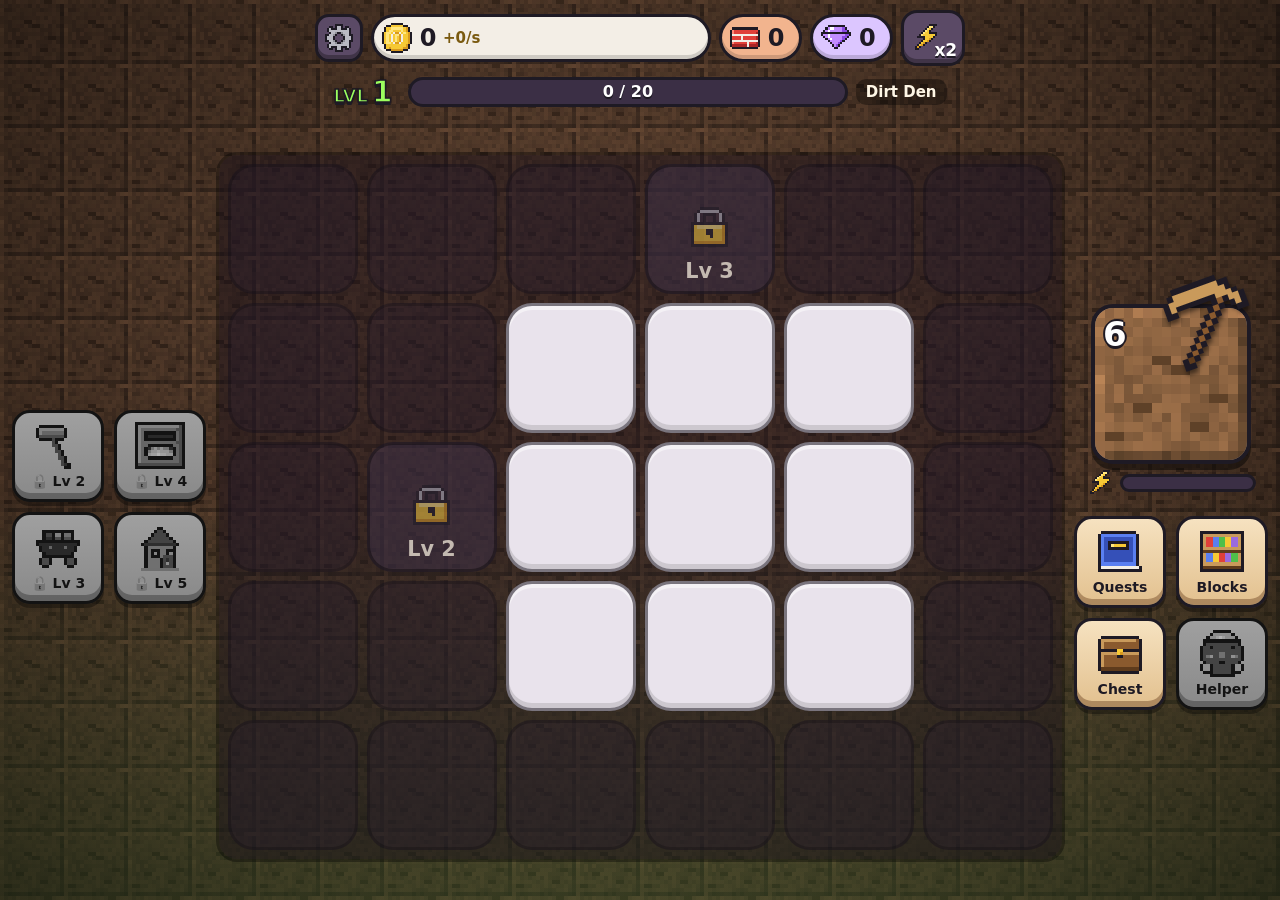
==== mine/index.html @ 756b2fa4 "Add Ezra's Mine: an original tap-and-merge mining game (no ads, no purchases) A second game at /mine" ====
<!DOCTYPE html>
<html lang="en">

<head>
  <meta charset="utf-8" />
  <title>Ezra's Mine</title>
  <meta name="viewport"
    content="width=device-width, initial-scale=1, maximum-scale=1, user-scalable=no, viewport-fit=cover" />
  <meta name="theme-color" content="#2b1d2e" />
  <meta name="mobile-web-app-capable" content="yes" />
  <meta name="apple-mobile-web-app-capable" content="yes" />
  <meta name="apple-mobile-web-app-status-bar-style" content="black-translucent" />
  <meta name="apple-mobile-web-app-title" content="Ezra's Mine" />
  <link rel="manifest" href="manifest.webmanifest" />
  <link rel="icon" href="icons/icon-192.png" />
  <link rel="apple-touch-icon" href="icons/apple-touch-icon.png" />
  <link rel="stylesheet" href="mine.css" />
</head>

<body>
  <div id="app">
    <!-- Cave backdrop (changes with each new cave you unlock) -->
    <div id="backdrop"></div>

    <!-- Top bar: money, level -->
    <header id="hud">
      <div class="hud-row">
        <button id="btn-settings" class="round" aria-label="Settings"></button>
        <div class="pill gold" id="pill-gold"><img alt=""><b id="gold">0</b><small id="gps">+0/s</small></div>
        <div class="pill bricks" id="pill-bricks"><img alt=""><b id="bricks">0</b></div>
        <div class="pill gems" id="pill-gems"><img alt=""><b id="gems">0</b></div>
        <button id="btn-rush" aria-label="Gold Rush"><span class="ring"></span><img alt=""><b>x2</b><small id="rush-time"></small></button>
      </div>
      <div class="hud-row level-row">
        <div id="lvl-badge"><small>LVL</small><b id="lvl">1</b></div>
        <div id="xpbar"><div id="xpfill"></div><span id="xptext">0 / 10</span></div>
        <div id="cave-name"></div>
      </div>
    </header>

    <!-- The merge board -->
    <main id="board-wrap">
      <div id="board"></div>
      <div id="hint"></div>
    </main>

    <!-- Bottom dock: stations + the big mine block -->
    <footer id="dock">
      <div id="stations-a" class="stations"></div>
      <div id="right-col">
      <div id="mine-wrap">
        <button id="mine" aria-label="Mine block">
          <img id="mine-img" alt="">
          <img id="mine-crack" alt="">
          <span id="mine-taps"></span>
          <img id="mine-pick" alt="">
        </button>
        <div id="spark" title="Spark bar: fills as you mine"><img alt=""><div id="sparkbar"><i></i></div></div>
      </div>
      <div id="stations-b" class="stations"></div>
      </div>
    </footer>

    <!-- Effects layer (particles, flying coins, floating numbers) -->
    <div id="fx"></div>
    <div id="drag-ghost"><img alt=""></div>
    <div id="hand">👆</div>
    <div id="toast"></div>
  </div>

  <!-- Pop-up panel (shop, workshop, furnace, village, quests, book, chest) -->
  <div id="panel" class="hidden" role="dialog">
    <div class="panel-box">
      <div class="panel-head">
        <img id="panel-icon" alt="">
        <span id="panel-title"></span>
        <button id="panel-close" aria-label="Close">✕</button>
      </div>
      <div id="panel-tabs"></div>
      <div id="panel-body"></div>
    </div>
  </div>

  <!-- Big celebration pop-up (level up, new block discovered, chest opened) -->
  <div id="celebrate" class="hidden">
    <div class="cel-box">
      <div id="cel-rays"></div>
      <div id="cel-title"></div>
      <img id="cel-img" alt="">
      <div id="cel-name"></div>
      <div id="cel-text"></div>
      <div id="cel-extra"></div>
      <div id="cel-buttons"><button id="cel-ok">Yay!</button></div>
    </div>
  </div>

  <div id="error-overlay">
    <div class="box">
      <h2>Oops — something went wrong 😟</h2>
      <p>Please take a screenshot of this and send it so it can be fixed:</p>
      <pre class="msg"></pre>
    </div>
  </div>

  <script type="module" src="js/main.js"></script>
</body>

</html>
---- mine/mine.css ----
/* Ezra's Mine — all UI. Touch-first, no zoom/scroll, safe-area aware.
   Chunky pixel-art blocks, soft rounded buttons, warm cave colours. */

:root {
  --ink: #1e1a24;
  --cream: #fff7e6;
  --wood: #b27a45;
  --wood-dark: #6e4524;
  --wood-light: #d9a46a;
  --gold: #ffd23f;
  --green: #4fbf4a;
  --blue: #4a8ff0;
  --red: #e0403a;
  --cell: 80px;
  --gap: 8px;
  --dock-btn: 84px;
  --mine: 150px;
}

* {
  margin: 0;
  padding: 0;
  box-sizing: border-box;
  -webkit-user-select: none;
  user-select: none;
  -webkit-touch-callout: none;
  -webkit-tap-highlight-color: transparent;
}

html,
body {
  width: 100%;
  height: 100%;
  overflow: hidden;
  position: fixed;
  background: #2b1d2e;
  font-family: ui-rounded, "SF Pro Rounded", -apple-system, "Segoe UI", system-ui, sans-serif;
  color: var(--cream);
  touch-action: none;
  overscroll-behavior: none;
}

img {
  image-rendering: pixelated;
  image-rendering: crisp-edges;
  -webkit-user-drag: none;
  pointer-events: none;
}

button {
  font-family: inherit;
  border: none;
  background: none;
  color: inherit;
  cursor: pointer;
  touch-action: manipulation;
}

.hidden { display: none !important; }

/* ---------- Layout ---------- */
#app {
  position: fixed;
  inset: 0;
  display: grid;
  grid-template-rows: auto 1fr auto;
  grid-template-areas: "hud" "board" "dock";
  padding: env(safe-area-inset-top) env(safe-area-inset-right) env(safe-area-inset-bottom) env(safe-area-inset-left);
}

#backdrop {
  position: absolute;
  inset: 0;
  z-index: 0;
  background-size: 64px 64px;
  transition: filter .6s;
}

#backdrop::after {
  /* soft vignette + warm glow from below */
  content: "";
  position: absolute;
  inset: 0;
  background:
    radial-gradient(ellipse at 50% 45%, rgba(0, 0, 0, 0) 30%, rgba(0, 0, 0, .55) 100%),
    var(--glow, linear-gradient(to top, rgba(255, 120, 40, .25), rgba(0, 0, 0, 0) 40%));
}

#hud { grid-area: hud; z-index: 2; padding: 10px 12px 4px; }
#board-wrap { grid-area: board; z-index: 1; position: relative; display: flex; align-items: center; justify-content: center; min-height: 0; padding: 6px; }
#dock { grid-area: dock; z-index: 2; }

/* ---------- HUD ---------- */
.hud-row { display: flex; align-items: center; gap: 8px; justify-content: center; }
.level-row { margin-top: 8px; }

.round {
  width: 48px; height: 48px; border-radius: 14px;
  background: #5b4a66; border: 3px solid var(--ink);
  box-shadow: inset 0 -4px 0 rgba(0, 0, 0, .3);
  display: flex; align-items: center; justify-content: center;
  flex: 0 0 auto;
}
.round img { width: 32px; height: 32px; }

.pill {
  display: flex; align-items: center; gap: 6px;
  height: 48px; padding: 0 14px 0 6px;
  border-radius: 24px; border: 3px solid var(--ink);
  background: #f3eee6; color: var(--ink);
  box-shadow: inset 0 -4px 0 rgba(0, 0, 0, .15);
  min-width: 0;
}
.pill img { width: 34px; height: 34px; flex: 0 0 auto; }
.pill b { font-size: 24px; font-weight: 900; letter-spacing: .5px; white-space: nowrap; }
.pill small { font-size: 15px; font-weight: 800; color: #7a5a10; white-space: nowrap; }
.pill.gold { flex: 1 1 auto; max-width: 340px; }
.pill.bricks { background: #f2b48e; }
.pill.gems { background: #dcc6ff; }
.pill.bump { animation: bump .25s ease-out; }

@keyframes bump { 40% { transform: scale(1.1); } }

#lvl-badge {
  display: flex; align-items: baseline; gap: 4px;
  font-weight: 900; color: #9cff5e; text-shadow: 0 3px 0 var(--ink), 0 0 6px rgba(0,0,0,.6);
  -webkit-text-stroke: 1.5px var(--ink);
}
#lvl-badge small { font-size: 18px; }
#lvl-badge b { font-size: 30px; min-width: 28px; }

#xpbar {
  position: relative; flex: 1 1 auto; max-width: 440px; height: 30px;
  border-radius: 15px; border: 3px solid var(--ink); background: #3b2f45; overflow: hidden;
}
#xpfill {
  position: absolute; left: 0; top: 0; bottom: 0; width: 0%;
  background: linear-gradient(#8ef06a, #4fbf4a 55%, #3a9a37);
  box-shadow: inset 0 3px 0 rgba(255, 255, 255, .35);
  transition: width .3s;
}
#xptext {
  position: absolute; inset: 0; display: flex; align-items: center; justify-content: center;
  font-weight: 900; font-size: 16px; color: #fff; text-shadow: 0 2px 0 var(--ink);
}
#cave-name {
  font-weight: 900; font-size: 15px; padding: 4px 10px; border-radius: 10px;
  background: rgba(0, 0, 0, .35); white-space: nowrap;
}

/* ---------- Board ---------- */
#board {
  display: grid;
  gap: var(--gap);
  padding: var(--gap);
  border-radius: 18px;
  background: rgba(20, 12, 24, .45);
  box-shadow: 0 0 0 3px rgba(0, 0, 0, .35);
  touch-action: none;
}

.cell {
  position: relative;
  width: var(--cell); height: var(--cell);
  border-radius: calc(var(--cell) * .2);
  background: #e9e3ec;
  border: 3px solid rgba(30, 26, 36, .55);
  box-shadow: inset 0 -5px 0 rgba(0, 0, 0, .12), inset 0 4px 0 rgba(255, 255, 255, .5);
  display: flex; align-items: center; justify-content: center;
}
.cell.locked { background: rgba(60, 48, 70, .55); border-color: rgba(0, 0, 0, .35); box-shadow: none; }
.cell.locked img.lock { width: 40%; height: 40%; opacity: .55; }
.cell.locked small { position: absolute; bottom: 6%; font-size: calc(var(--cell) * .16); font-weight: 900; opacity: .7; }

.blk {
  position: relative;
  width: 76%; height: 76%;
  transition: transform .12s;
}
.blk img.tile { width: 100%; height: 100%; display: block; border-radius: 3px; box-shadow: 0 4px 0 rgba(0, 0, 0, .3); }
.blk .tier {
  position: absolute; right: -10%; bottom: -10%;
  min-width: 42%; height: 42%; padding: 0 3px;
  border-radius: 999px; background: var(--ink); color: #fff;
  font-weight: 900; font-size: calc(var(--cell) * .2);
  display: flex; align-items: center; justify-content: center;
  border: 2px solid #fff;
}
.cell.dragging .blk { opacity: .25; }
.cell.match { animation: matchglow .7s ease-in-out infinite alternate; }
.cell.match .blk { animation: wiggle .5s ease-in-out infinite alternate; }
.cell.hinted .blk { animation: wiggle .4s ease-in-out infinite alternate; }
.cell.over { background: #fff6c9; border-color: #f2b01e; }
.cell.pop .blk { animation: pop .35s ease-out; }
.cell.land .blk { animation: land .35s ease-out; }
.cell.new-glow::after {
  content: ""; position: absolute; inset: -4px; border-radius: inherit;
  box-shadow: 0 0 18px 6px rgba(255, 220, 80, .8); animation: fadeout 1.2s forwards; pointer-events: none;
}

@keyframes matchglow { from { box-shadow: 0 0 0 0 rgba(255, 230, 90, .2); } to { box-shadow: 0 0 14px 5px rgba(255, 230, 90, .85); } }
@keyframes wiggle { from { transform: rotate(-5deg); } to { transform: rotate(5deg); } }
@keyframes pop { 0% { transform: scale(.4); } 60% { transform: scale(1.25); } 100% { transform: scale(1); } }
@keyframes land { 0% { transform: translateY(-30%) scale(.7); } 70% { transform: translateY(4%) scale(1.06, .94); } 100% { transform: none; } }
@keyframes fadeout { to { opacity: 0; } }

#drag-ghost {
  position: fixed; left: 0; top: 0; z-index: 30; pointer-events: none;
  width: calc(var(--cell) * .9); height: calc(var(--cell) * .9);
  display: none; filter: drop-shadow(0 10px 6px rgba(0, 0, 0, .45));
}
#drag-ghost img { width: 100%; height: 100%; }

#hint {
  position: absolute; left: 50%; bottom: 4px; transform: translateX(-50%);
  padding: 8px 16px; border-radius: 16px; background: rgba(20, 12, 24, .8);
  font-weight: 800; font-size: 18px; white-space: nowrap; pointer-events: none;
  opacity: 0; transition: opacity .3s;
}
#hint.show { opacity: 1; }

/* ---------- Dock ---------- */
#dock {
  display: grid;
  grid-template-columns: 1fr auto 1fr;
  align-items: end;
  gap: 10px;
  padding: 10px 12px 12px;
  background:
    repeating-linear-gradient(0deg, rgba(0, 0, 0, .12) 0 2px, transparent 2px 22px),
    linear-gradient(var(--wood-light), var(--wood) 18%, var(--wood-dark));
  border-top: 4px solid var(--ink);
  box-shadow: inset 0 4px 0 rgba(255, 255, 255, .25);
}
.stations { display: grid; grid-template-columns: repeat(2, var(--dock-btn)); gap: var(--st-gap, 10px); justify-content: center; }
#stations-a { justify-content: end; }
#stations-b { justify-content: start; }

.station {
  position: relative;
  width: var(--dock-btn); height: var(--dock-btn);
  border-radius: 18px;
  background: linear-gradient(#f6e2c0, #e2c08e);
  border: 3px solid var(--ink);
  box-shadow: inset 0 -6px 0 rgba(110, 69, 36, .45), 0 4px 0 rgba(0, 0, 0, .35);
  display: flex; flex-direction: column; align-items: center; justify-content: center;
}
.station img { width: 58%; height: 58%; }
.station span { font-weight: 900; font-size: 14px; color: var(--ink); margin-top: 1px; }
.station:active { transform: translateY(3px); box-shadow: inset 0 -3px 0 rgba(110, 69, 36, .45), 0 1px 0 rgba(0, 0, 0, .35); }
.station.locked { filter: grayscale(1) brightness(.7); }
.station .badge {
  position: absolute; top: -8px; right: -8px; min-width: 26px; height: 26px; padding: 0 6px;
  border-radius: 13px; background: var(--red); color: #fff; border: 3px solid var(--ink);
  font-weight: 900; font-size: 14px; display: flex; align-items: center; justify-content: center;
  animation: bump 1s ease-in-out infinite;
}
.station.drop-target { background: linear-gradient(#fff6c9, #ffd96a); transform: scale(1.08); }

#right-col { display: contents; }
#mine-wrap { display: flex; flex-direction: column; align-items: center; gap: 4px; }
#mine {
  position: relative;
  width: var(--mine); height: var(--mine);
  border-radius: 22px;
  border: 4px solid var(--ink);
  background: #6a6a72;
  box-shadow: 0 6px 0 rgba(0, 0, 0, .45), inset 0 0 0 4px rgba(255, 255, 255, .15);
  overflow: visible;
}
#mine img#mine-img { position: absolute; inset: 0; width: 100%; height: 100%; border-radius: 18px; }
#mine img#mine-crack { position: absolute; inset: 0; width: 100%; height: 100%; border-radius: 18px; opacity: .9; }
#mine-pick {
  position: absolute; width: 62%; height: 62%; right: -16%; top: -18%;
  transform-origin: 20% 85%; transform: rotate(-20deg);
  filter: drop-shadow(0 4px 2px rgba(0, 0, 0, .5));
}
#mine.hit #mine-pick { animation: swing .14s ease-out; }
#mine.hit #mine-img, #mine.hit #mine-crack { animation: shake .14s; }
#mine-taps {
  position: absolute; left: 8px; top: 6px;
  font-weight: 900; font-size: 34px; color: #fff;
  text-shadow: 0 3px 0 var(--ink), 2px 0 0 var(--ink), -2px 0 0 var(--ink), 0 -2px 0 var(--ink);
}
#spark { display: flex; align-items: center; gap: 4px; width: calc(var(--mine) + 10px); }
#spark img { width: 30px; height: 30px; flex: 0 0 auto; }
#sparkbar { flex: 1; height: 18px; border-radius: 9px; border: 3px solid var(--ink); background: #3b2f45; overflow: hidden; }
#sparkbar i { display: block; height: 100%; width: 0%; background: linear-gradient(#fff2a0, #ffd23f 55%, #e8a81e); transition: width .2s; }
#spark.full #sparkbar { animation: sparkglow .5s ease-in-out infinite alternate; }
#spark.full img { animation: wiggle .3s ease-in-out infinite alternate; }
@keyframes sparkglow { from { box-shadow: 0 0 0 0 rgba(255, 220, 60, .4); } to { box-shadow: 0 0 12px 4px rgba(255, 220, 60, .95); } }

/* Gold Rush jar (earned by merging; replaces any 'watch an ad' boost) */
#btn-rush {
  position: relative; width: 64px; height: 56px; flex: 0 0 auto;
  border-radius: 16px; border: 3px solid var(--ink); background: #5b4a66;
  display: flex; align-items: center; justify-content: center; overflow: hidden;
  box-shadow: inset 0 -4px 0 rgba(0, 0, 0, .3);
}
#btn-rush .ring { position: absolute; inset: 0; background: conic-gradient(#ffd23f var(--fill, 0%), rgba(0,0,0,0) 0); opacity: .55; }
#btn-rush img { position: relative; width: 32px; height: 32px; margin-left: -12px; }
#btn-rush b { position: absolute; right: 5px; bottom: 3px; font-size: 17px; font-weight: 900; color: #fff; text-shadow: 0 2px 0 var(--ink); }
#btn-rush small { position: absolute; left: 0; right: 0; top: 1px; text-align: center; font-size: 12px; font-weight: 900; color: #fff; text-shadow: 0 1px 0 var(--ink); }
#btn-rush.ready { background: linear-gradient(#ffe680, #f6c935); animation: bump 1s ease-in-out infinite; }
#btn-rush.ready .ring { display: none; }
#btn-rush.active { background: linear-gradient(#fff2a0, #ffd23f); }
body.rush #backdrop { filter: brightness(1.25) saturate(1.3) sepia(.25); }
body.rush #board { box-shadow: 0 0 0 4px #ffd23f, 0 0 24px 6px rgba(255, 210, 63, .6); }

/* Mole helper in the dock */
.station.mole img { animation: none; }
.station.mole.dig img { animation: moledig .25s ease-out; }
@keyframes moledig { 40% { transform: translateY(-14%) rotate(-8deg); } }

#hand {
  position: fixed; z-index: 45; font-size: 56px; pointer-events: none; display: none;
  filter: drop-shadow(0 4px 2px rgba(0, 0, 0, .4));
}
#hand.tap { display: block; animation: handtap .9s ease-in-out infinite; }
#hand.drag { display: block; animation: handdrag 1.6s ease-in-out infinite; }
@keyframes handtap { 0%, 100% { transform: translate(0, 0); } 50% { transform: translate(0, 18px) scale(.92); } }
@keyframes handdrag { 0% { transform: translate(0, 0); opacity: 0; } 15% { opacity: 1; } 85% { transform: translate(var(--dx), var(--dy)); opacity: 1; } 100% { transform: translate(var(--dx), var(--dy)); opacity: 0; } }

.cell.hidden-blk .blk { visibility: hidden; }
.cell.locked img.lock { animation: none; }
.cell.unlock-anim { animation: flipin .5s ease-out; }
@keyframes flipin { 0% { transform: rotateY(90deg) scale(.8); } 100% { transform: none; } }
.cell .boom-blk, .cell .chest-blk { width: 80%; height: 80%; position: relative; }
.cell .boom-blk img, .cell .chest-blk img { width: 100%; height: 100%; }
.cell .chest-blk { animation: chestbob 1.2s ease-in-out infinite; }
@keyframes chestbob { 50% { transform: translateY(-6%) rotate(-3deg); } }
.cell.selected { border-color: #f2b01e; background: #fff6c9; }
.cell.selected .blk { transform: scale(1.12); }
.cell.invalid .blk { animation: nope .3s; }
@keyframes nope { 25% { transform: translateX(-8%); } 75% { transform: translateX(8%); } }
#board.shake { animation: shake .3s; }
.cell.locked.far { background: rgba(40, 30, 48, .35); border-color: rgba(0, 0, 0, .2); }
.station .new {
  position: absolute; top: -10px; left: -6px; padding: 1px 6px; border-radius: 8px; background: #4fbf4a; color: #fff;
  border: 2px solid var(--ink); font-size: 12px; font-weight: 900; animation: bump 1s ease-in-out infinite;
}
.station.pulse { animation: bump .35s ease-out; }
#cel-buttons { display: flex; gap: 12px; justify-content: center; flex-wrap: wrap; }
#cel-buttons button.alt { background: linear-gradient(#e2e2f0, #b9b9d0); }
#cel-extra { display: flex; gap: 10px; justify-content: center; flex-wrap: wrap; margin: -6px 0 14px; }
#cel-extra .loot { display: flex; align-items: center; gap: 4px; font-weight: 900; font-size: 20px; }
#cel-extra .loot img { width: 40px; height: 40px; }
.gate { display: flex; flex-direction: column; align-items: center; gap: 14px; padding: 20px 0; }
.gate button { width: 180px; height: 180px; border-radius: 50%; border: 4px solid var(--ink); background: conic-gradient(#4fbf4a var(--p, 0%), #e2c08e 0); font-size: 22px; font-weight: 900; color: var(--ink); }
.toggle { display: flex; gap: 8px; flex-wrap: wrap; }
.toggle button { padding: 10px 16px; border-radius: 14px; border: 3px solid var(--ink); background: #e2c08e; font-weight: 900; font-size: 17px; color: var(--ink); }
.toggle button.on { background: #8ef06a; }
.speak { width: 44px; height: 44px; border-radius: 12px; border: 3px solid var(--ink); background: #fff; font-size: 20px; flex: 0 0 auto; }
.village-scene {
  position: relative; height: 150px; margin-bottom: 12px; border-radius: 18px; border: 3px solid rgba(30, 26, 36, .4); overflow: hidden;
  background: linear-gradient(#9ed0f5, #cfeaff 60%, #6abe4f 60%, #4f9a3a);
  display: flex; align-items: flex-end; justify-content: space-around; padding: 0 6px 10px;
}
.village-scene .bld { display: flex; flex-direction: column; align-items: center; }
.village-scene .bld img { width: 64px; height: 64px; }
.village-scene .bld.empty img { opacity: .25; filter: grayscale(1); }
.village-scene .bld small { font-size: 12px; font-weight: 900; background: rgba(255,255,255,.7); border-radius: 6px; padding: 0 4px; }
.stars { color: #f2b01e; font-size: 16px; letter-spacing: 1px; }
#mine.full { filter: saturate(.4) brightness(.8); }

@keyframes swing { 0% { transform: rotate(-20deg); } 45% { transform: rotate(-75deg) translate(-8%, 6%); } 100% { transform: rotate(-20deg); } }
@keyframes shake { 25% { transform: translate(-3px, 2px); } 50% { transform: translate(3px, -2px); } 75% { transform: translate(-2px, -1px); } }

/* ---------- FX ---------- */
#fx { position: fixed; inset: 0; pointer-events: none; z-index: 25; overflow: hidden; }
.particle { position: absolute; width: 10px; height: 10px; border-radius: 2px; will-change: transform, opacity; }
.flycoin { position: absolute; width: 34px; height: 34px; will-change: transform; }
.floatnum {
  position: absolute; font-weight: 900; font-size: 26px; color: #ffe680; white-space: nowrap;
  text-shadow: 0 3px 0 var(--ink), 2px 0 0 var(--ink), -2px 0 0 var(--ink), 0 -2px 0 var(--ink);
  animation: floatup 1s ease-out forwards; transform: translate(-50%, -50%);
}
.floatnum.big { font-size: 34px; color: #9cff5e; }
@keyframes floatup { to { transform: translate(-50%, -160%); opacity: 0; } }
.flyblock { position: absolute; will-change: transform; filter: drop-shadow(0 6px 4px rgba(0, 0, 0, .4)); }

#toast {
  position: fixed; left: 50%; top: 22%; transform: translate(-50%, -20px); z-index: 40;
  padding: 12px 22px; border-radius: 18px; border: 3px solid var(--ink);
  background: var(--cream); color: var(--ink); font-weight: 900; font-size: 20px;
  opacity: 0; transition: opacity .25s, transform .25s; pointer-events: none;
  display: flex; align-items: center; gap: 10px; white-space: nowrap;
}
#toast img { width: 36px; height: 36px; }
#toast.show { opacity: 1; transform: translate(-50%, 0); }

/* ---------- Panels ---------- */
#panel {
  position: fixed; inset: 0; z-index: 50;
  background: rgba(15, 8, 20, .6);
  display: flex; align-items: center; justify-content: center;
  padding: calc(env(safe-area-inset-top) + 12px) 12px calc(env(safe-area-inset-bottom) + 12px);
}
.panel-box {
  width: min(720px, 100%); max-height: 100%;
  display: flex; flex-direction: column;
  border-radius: 24px; border: 4px solid var(--ink);
  background: linear-gradient(#f6e8cf, #ead2a8);
  color: var(--ink);
  box-shadow: 0 12px 0 rgba(0, 0, 0, .35);
  overflow: hidden;
  animation: panelin .2s ease-out;
}
@keyframes panelin { from { transform: scale(.92); opacity: 0; } }
.panel-head {
  display: flex; align-items: center; gap: 10px; padding: 12px 14px;
  background: linear-gradient(var(--wood-light), var(--wood)); border-bottom: 4px solid var(--ink);
}
.panel-head img { width: 44px; height: 44px; }
#panel-title { flex: 1; font-size: 28px; font-weight: 900; color: #fff; text-shadow: 0 3px 0 var(--ink); }
#panel-close {
  width: 52px; height: 52px; border-radius: 16px; background: var(--red); color: #fff;
  border: 3px solid var(--ink); font-size: 26px; font-weight: 900; box-shadow: inset 0 -4px 0 rgba(0, 0, 0, .25);
}
#panel-tabs { display: flex; gap: 8px; padding: 10px 14px 0; flex-wrap: wrap; }
#panel-tabs:empty { display: none; }
.tab {
  padding: 8px 16px; border-radius: 14px; border: 3px solid var(--ink);
  background: #e2c08e; font-weight: 900; font-size: 17px; color: var(--ink);
}
.tab.on { background: #fff; }
#panel-body { overflow-y: auto; padding: 12px 14px 16px; -webkit-overflow-scrolling: touch; touch-action: pan-y; }

.row {
  display: flex; align-items: center; gap: 12px;
  padding: 10px; margin-bottom: 10px;
  border-radius: 18px; border: 3px solid rgba(30, 26, 36, .35);
  background: rgba(255, 255, 255, .6);
}
.row > img { width: 64px; height: 64px; flex: 0 0 auto; }
.row .info { flex: 1; min-width: 0; }
.row .info b { display: block; font-size: 20px; font-weight: 900; }
.row .info small { display: block; font-size: 15px; font-weight: 700; opacity: .8; }
.row.done { opacity: .6; }
.row.ready { border-color: #4fbf4a; background: rgba(210, 255, 200, .8); }

.bar { height: 14px; border-radius: 7px; background: rgba(0, 0, 0, .15); overflow: hidden; margin-top: 6px; }
.bar i { display: block; height: 100%; background: linear-gradient(#8ef06a, #4fbf4a); border-radius: 7px; }

.buy {
  display: flex; align-items: center; gap: 6px; justify-content: center;
  min-width: 120px; height: 58px; padding: 0 14px;
  border-radius: 16px; border: 3px solid var(--ink);
  background: linear-gradient(#8ef06a, #4fbf4a); color: var(--ink);
  font-size: 20px; font-weight: 900; box-shadow: inset 0 -5px 0 rgba(0, 0, 0, .2);
  flex: 0 0 auto;
}
.buy img { width: 30px; height: 30px; }
.buy:disabled { background: #cbbfae; opacity: .75; }
.buy.max { background: linear-gradient(#ffe680, #f6c935); }
.buy:active:not(:disabled) { transform: translateY(2px); }

.grid-items { display: grid; grid-template-columns: repeat(auto-fill, minmax(96px, 1fr)); gap: 10px; }
.item {
  position: relative; display: flex; flex-direction: column; align-items: center; gap: 4px;
  padding: 8px 4px; border-radius: 16px; border: 3px solid rgba(30, 26, 36, .3); background: rgba(255, 255, 255, .55);
  font-weight: 800; font-size: 14px; text-align: center; color: var(--ink);
}
.item img { width: 60px; height: 60px; }
.item .count {
  position: absolute; top: 4px; right: 6px; min-width: 26px; height: 26px; border-radius: 13px;
  background: var(--ink); color: #fff; font-size: 14px; display: flex; align-items: center; justify-content: center; padding: 0 5px;
}
.item.unknown img { filter: brightness(0) opacity(.35); }
.item.sel { border-color: #f2b01e; background: #fff6c9; }
.note { font-weight: 700; font-size: 16px; opacity: .8; margin: 4px 2px 12px; }
.section { font-weight: 900; font-size: 20px; margin: 6px 2px 10px; }

.recipe { display: flex; align-items: center; gap: 6px; flex-wrap: wrap; }
.recipe .ing { display: flex; align-items: center; gap: 2px; font-weight: 900; font-size: 16px; }
.recipe .ing img { width: 36px; height: 36px; }
.recipe .ing.short { color: #b0302a; }
.recipe .arrow { font-size: 22px; font-weight: 900; }

/* ---------- Celebration ---------- */
#celebrate {
  position: fixed; inset: 0; z-index: 60; background: rgba(15, 8, 20, .65);
  display: flex; align-items: center; justify-content: center;
}
.cel-box {
  position: relative; width: min(420px, 90vw); padding: 24px 20px 20px;
  border-radius: 28px; border: 4px solid var(--ink); background: linear-gradient(#fff7e6, #f6dfb0);
  color: var(--ink); text-align: center; box-shadow: 0 12px 0 rgba(0, 0, 0, .35);
  animation: celin .45s cubic-bezier(.2, 1.6, .4, 1);
}
@keyframes celin { from { transform: scale(.3); } }
#cel-rays {
  position: absolute; left: 50%; top: 38%; width: 360px; height: 360px; margin: -180px 0 0 -180px; z-index: -1;
  background: repeating-conic-gradient(rgba(255, 220, 80, .55) 0 12deg, rgba(255, 220, 80, 0) 12deg 24deg);
  border-radius: 50%; animation: spin 8s linear infinite;
  -webkit-mask-image: radial-gradient(circle, #000 30%, transparent 70%);
  mask-image: radial-gradient(circle, #000 30%, transparent 70%);
}
@keyframes spin { to { transform: rotate(360deg); } }
#cel-title { font-size: 30px; font-weight: 900; color: #fff; text-shadow: 0 3px 0 var(--ink), 2px 0 0 var(--ink), -2px 0 0 var(--ink), 0 -2px 0 var(--ink); }
#cel-img { width: 132px; height: 132px; margin: 18px auto 12px; display: block; animation: pop .5s ease-out; }
#cel-name { font-size: 26px; font-weight: 900; }
#cel-text { font-size: 18px; font-weight: 700; margin: 6px 0 16px; opacity: .85; }
#cel-ok {
  min-width: 170px; height: 64px; border-radius: 18px; border: 3px solid var(--ink);
  background: linear-gradient(#8ef06a, #4fbf4a); font-size: 26px; font-weight: 900; color: var(--ink);
  box-shadow: inset 0 -5px 0 rgba(0, 0, 0, .2);
}

/* ---------- Error overlay ---------- */
#error-overlay { position: fixed; inset: 0; display: none; align-items: center; justify-content: center; background: rgba(0, 0, 0, .75); z-index: 100; padding: 20px; }
#error-overlay .box { background: #fff; color: #222; border-radius: 16px; padding: 20px; max-width: 640px; }
#error-overlay pre { white-space: pre-wrap; font-size: 12px; margin-top: 10px; max-height: 50vh; overflow: auto; }

/* ---------- Landscape: board in the middle, stations either side ---------- */
@media (orientation: landscape) {
  #app {
    grid-template-columns: auto 1fr auto;
    grid-template-rows: auto 1fr;
    grid-template-areas: "hud hud hud" "left board right";
  }
  #dock { display: contents; }
  #stations-a { grid-area: left; position: relative; z-index: 2; align-self: center; padding: 0 6px 0 12px; justify-content: center; }
  #right-col {
    grid-area: right; position: relative; z-index: 2;
    display: flex; flex-direction: column; align-items: center; justify-content: center; gap: 18px;
    padding: 0 12px 0 6px;
  }
  #stations-b { justify-content: center; }
}

/* Small screens (phones / split view): sizes come from layout() in main.js */
html.small #hud { padding: 6px 8px 2px; }
html.small .hud-row { gap: 5px; flex-wrap: wrap; }
html.small .level-row { margin-top: 5px; }
html.small .pill { height: 38px; padding: 0 9px 0 4px; gap: 4px; border-width: 2px; }
html.small .pill b { font-size: 17px; }
html.small .pill small { font-size: 11px; }
html.small .pill img { width: 24px; height: 24px; }
html.small .round { width: 38px; height: 38px; border-width: 2px; }
html.small .round img { width: 26px; height: 26px; }
html.small #btn-rush { width: 48px; height: 40px; border-width: 2px; }
html.small #btn-rush img { width: 24px; height: 24px; }
html.small #btn-rush b { font-size: 13px; }
html.small #lvl-badge b { font-size: 22px; }
html.small #xpbar { height: 24px; }
html.small #xptext { font-size: 13px; }
html.small #cave-name { display: none; }
html.small #dock { gap: 6px; padding: 6px 8px 8px; }
html.small .station { border-radius: 12px; border-width: 2px; }
html.small .station span { font-size: 10px; }
html.small #mine-taps { font-size: 24px; }
html.small #spark img { width: 22px; height: 22px; }
html.small #sparkbar { height: 14px; border-width: 2px; }
html.small #right-col { gap: 8px; }
html.small .tab, html.small .row .info b { font-size: 17px; }
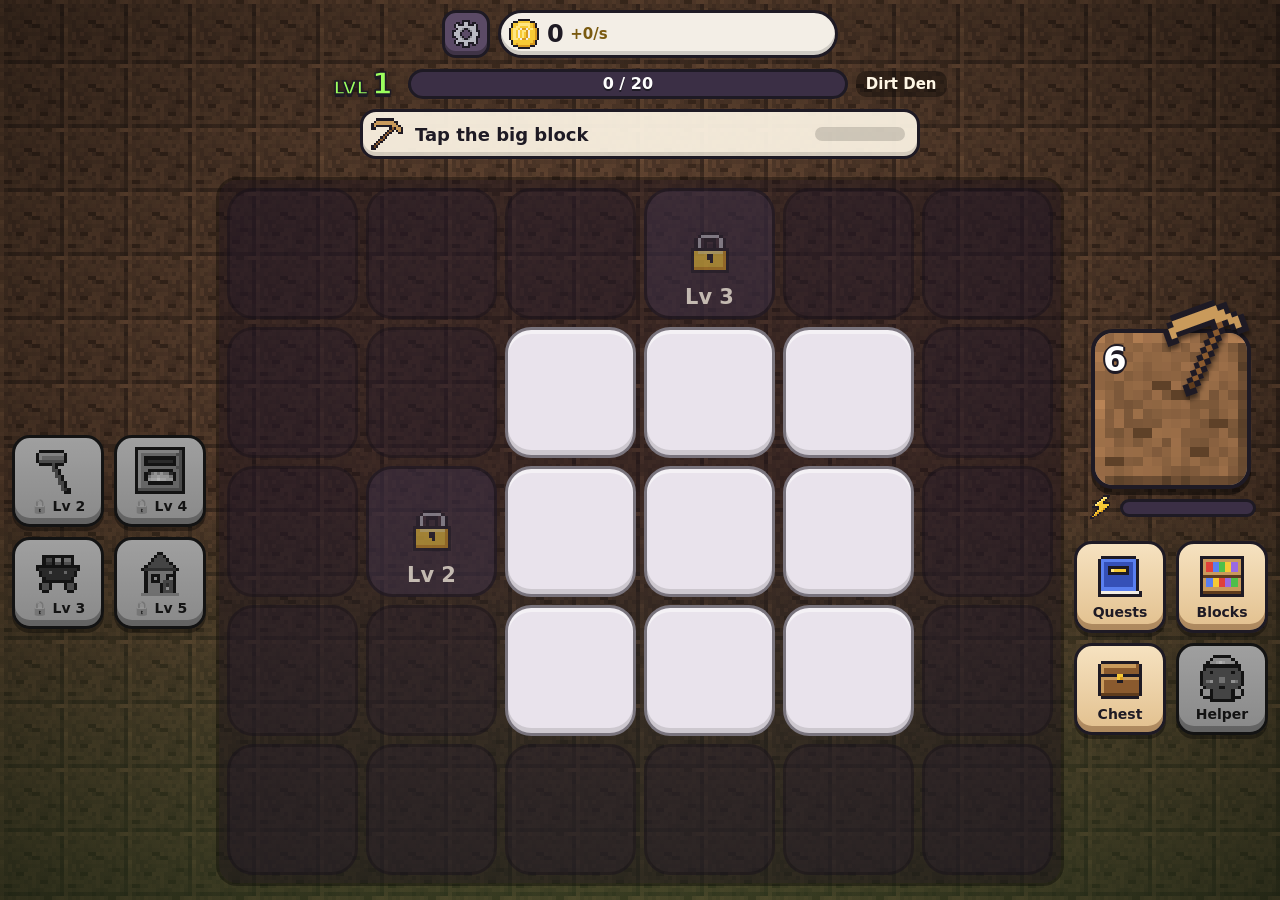
==== commit deb2ad9e: "Mine: goal card, blocks land beside their twin, buddy drops for leftovers - Always-visible goal card" ====
--- a/mine/index.html
+++ b/mine/index.html
@@ -36,6 +36,7 @@
         <div id="xpbar"><div id="xpfill"></div><span id="xptext">0 / 10</span></div>
         <div id="cave-name"></div>
       </div>
+      <button id="goal" aria-label="Next goal"><img id="goal-img" alt=""><span id="goal-text"></span><span id="goal-prog"><i></i></span><b id="goal-claim">Collect!</b></button>
     </header>
 
     <!-- The merge board -->
--- a/mine/mine.css
+++ b/mine/mine.css
@@ -147,6 +147,26 @@
   font-weight: 900; font-size: 15px; padding: 4px 10px; border-radius: 10px;
   background: rgba(0, 0, 0, .35); white-space: nowrap;
 }
+
+/* Goal card: always shows the next quest, so there's always something to do */
+#goal {
+  display: flex; align-items: center; gap: 10px;
+  margin: 8px auto 0; width: min(560px, 100%); height: 50px; padding: 0 12px 0 6px;
+  border-radius: 16px; border: 3px solid var(--ink);
+  background: rgba(255, 247, 230, .92); color: var(--ink);
+  box-shadow: inset 0 -4px 0 rgba(0, 0, 0, .12);
+}
+#goal img { width: 36px; height: 36px; flex: 0 0 auto; }
+#goal-text { flex: 1 1 auto; min-width: 0; text-align: left; font-weight: 900; font-size: 18px; white-space: nowrap; overflow: hidden; text-overflow: ellipsis; }
+#goal-prog { flex: 0 0 90px; height: 14px; border-radius: 7px; background: rgba(0, 0, 0, .15); overflow: hidden; }
+#goal-prog i { display: block; height: 100%; width: 0%; background: linear-gradient(#8ef06a, #4fbf4a); }
+#goal-claim { display: none; padding: 4px 10px; border-radius: 10px; background: #4fbf4a; border: 2px solid var(--ink); font-size: 16px; }
+#goal.ready { background: linear-gradient(#e6ffd9, #b8f0a0); animation: bump 1.2s ease-in-out infinite; }
+#goal.ready #goal-prog { display: none; }
+#goal.ready #goal-claim { display: block; }
+#goal.empty { display: none; }
+.pill.later, #btn-rush.later { display: none; }
+#cel-ok .t { display: block; height: 4px; margin: 2px auto 0; width: 60%; border-radius: 2px; background: rgba(0,0,0,.25); transform-origin: left; }
 
 /* ---------- Board ---------- */
 #board {
@@ -546,6 +566,11 @@
 html.small #xpbar { height: 24px; }
 html.small #xptext { font-size: 13px; }
 html.small #cave-name { display: none; }
+html.small #goal { height: 40px; margin-top: 5px; }
+html.small #goal-text { font-size: 14px; }
+html.small #goal img { width: 26px; height: 26px; }
+html.small #goal-prog { flex-basis: 60px; }
+@media (orientation: landscape) and (max-height: 520px) { #goal { display: none; } }
 html.small #dock { gap: 6px; padding: 6px 8px 8px; }
 html.small .station { border-radius: 12px; border-width: 2px; }
 html.small .station span { font-size: 10px; }
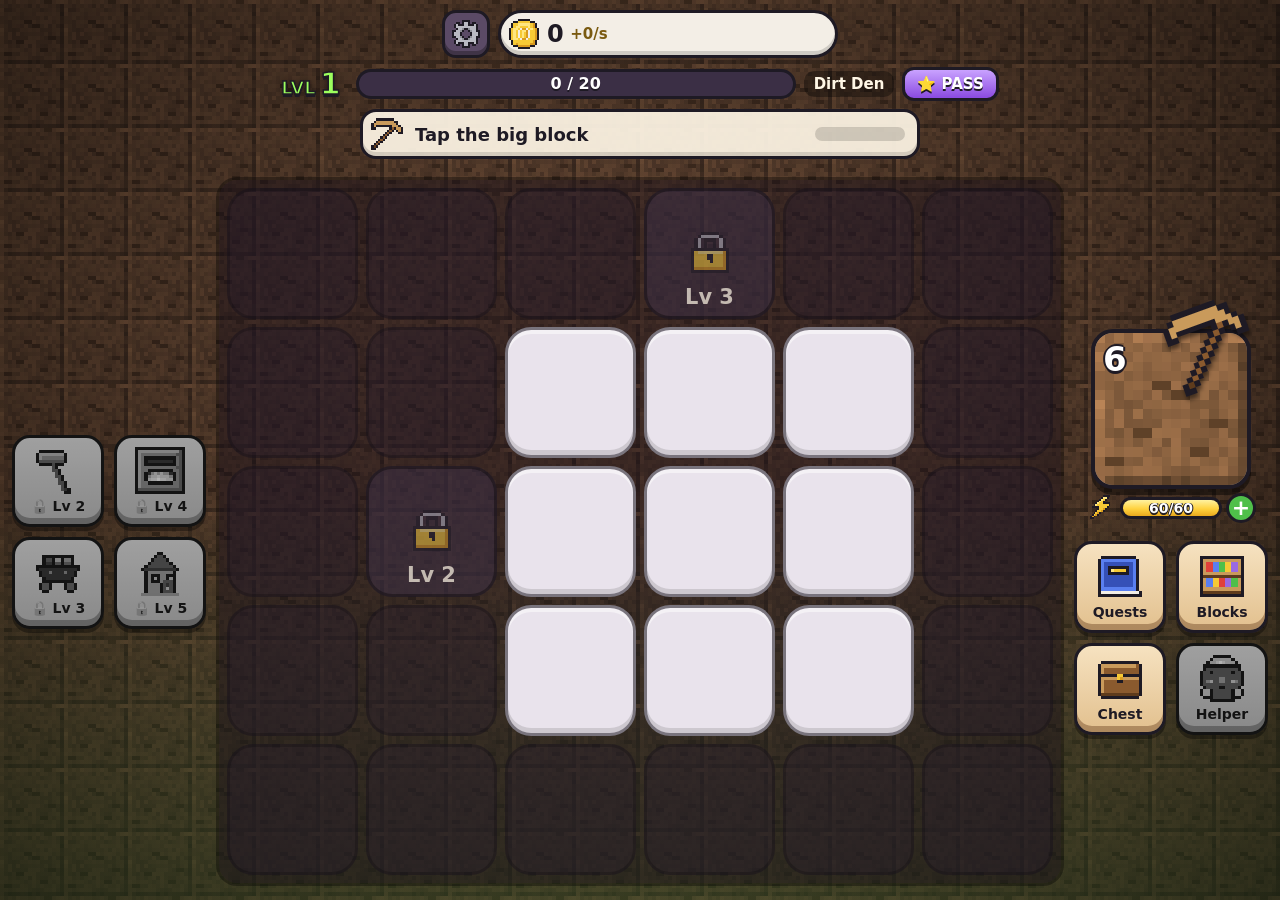
==== commit 148f29c1: "Mine: pretend store with a toy game card (0000…), energy, pass and grown-ups controls - Checkout wit" ====
--- a/mine/index.html
+++ b/mine/index.html
@@ -27,14 +27,15 @@
       <div class="hud-row">
         <button id="btn-settings" class="round" aria-label="Settings"></button>
         <div class="pill gold" id="pill-gold"><img alt=""><b id="gold">0</b><small id="gps">+0/s</small></div>
-        <div class="pill bricks" id="pill-bricks"><img alt=""><b id="bricks">0</b></div>
-        <div class="pill gems" id="pill-gems"><img alt=""><b id="gems">0</b></div>
+        <div class="pill bricks" id="pill-bricks"><img alt=""><b id="bricks">0</b><span class="plus">+</span></div>
+        <div class="pill gems" id="pill-gems"><img alt=""><b id="gems">0</b><span class="plus">+</span></div>
         <button id="btn-rush" aria-label="Gold Rush"><span class="ring"></span><img alt=""><b>x2</b><small id="rush-time"></small></button>
       </div>
       <div class="hud-row level-row">
         <div id="lvl-badge"><small>LVL</small><b id="lvl">1</b></div>
         <div id="xpbar"><div id="xpfill"></div><span id="xptext">0 / 10</span></div>
         <div id="cave-name"></div>
+        <button id="btn-pass" aria-label="Super Miner Pass"></button>
       </div>
       <button id="goal" aria-label="Next goal"><img id="goal-img" alt=""><span id="goal-text"></span><span id="goal-prog"><i></i></span><b id="goal-claim">Collect!</b></button>
     </header>
@@ -56,7 +57,7 @@
           <span id="mine-taps"></span>
           <img id="mine-pick" alt="">
         </button>
-        <div id="spark" title="Spark bar: fills as you mine"><img alt=""><div id="sparkbar"><i></i></div></div>
+        <div id="energy"><img alt=""><div id="energybar"><i></i><span id="energy-num"></span></div><button id="energy-plus" aria-label="Get energy">+</button></div>
       </div>
       <div id="stations-b" class="stations"></div>
       </div>
@@ -95,11 +96,27 @@
     </div>
   </div>
 
+  <!-- Pretend checkout: a toy "game card" (numbers starting 0000). Nothing is
+       charged, saved or sent anywhere. -->
+  <div id="checkout" class="hidden" role="dialog">
+    <div class="co-box">
+      <div class="co-head"><span>Checkout</span><button id="co-close" aria-label="Cancel">✕</button></div>
+      <div class="co-item"><img id="co-img" alt=""><div class="co-info"><b id="co-name"></b><small id="co-what"></small></div><b id="co-price"></b></div>
+      <div class="co-card"><div class="co-chip"></div><div id="co-digits"></div><small>GAME CARD</small></div>
+      <div id="co-msg">Type the number on your card</div>
+      <div id="co-pad"></div>
+      <button id="co-buy">Buy</button>
+      <div id="co-busy"><div class="spinner"></div><b>Processing…</b></div>
+      <div id="co-done"><div class="tick">✓</div><b>Purchase complete!</b><small>Thank you!</small></div>
+    </div>
+  </div>
+
   <div id="error-overlay">
     <div class="box">
       <h2>Oops — something went wrong 😟</h2>
       <p>Please take a screenshot of this and send it so it can be fixed:</p>
       <pre class="msg"></pre>
+      <button onclick="location.reload()">Reload the game</button>
     </div>
   </div>
 
--- a/mine/mine.css
+++ b/mine/mine.css
@@ -361,6 +361,11 @@
 }
 .station.pulse { animation: bump .35s ease-out; }
 #cel-buttons { display: flex; gap: 12px; justify-content: center; flex-wrap: wrap; }
+#cel-buttons button {
+  min-width: 120px; height: 64px; padding: 0 16px; border-radius: 18px; border: 3px solid var(--ink);
+  background: linear-gradient(#8ef06a, #4fbf4a); font-size: 22px; font-weight: 900; color: var(--ink);
+  box-shadow: inset 0 -5px 0 rgba(0, 0, 0, .2);
+}
 #cel-buttons button.alt { background: linear-gradient(#e2e2f0, #b9b9d0); }
 #cel-extra { display: flex; gap: 10px; justify-content: center; flex-wrap: wrap; margin: -6px 0 14px; }
 #cel-extra .loot { display: flex; align-items: center; gap: 4px; font-weight: 900; font-size: 20px; }
@@ -400,7 +405,7 @@
 .flyblock { position: absolute; will-change: transform; filter: drop-shadow(0 6px 4px rgba(0, 0, 0, .4)); }
 
 #toast {
-  position: fixed; left: 50%; top: 22%; transform: translate(-50%, -20px); z-index: 40;
+  position: fixed; left: 50%; top: 22%; transform: translate(-50%, -20px); z-index: 55;
   padding: 12px 22px; border-radius: 18px; border: 3px solid var(--ink);
   background: var(--cream); color: var(--ink); font-weight: 900; font-size: 20px;
   opacity: 0; transition: opacity .25s, transform .25s; pointer-events: none;
@@ -471,9 +476,16 @@
   flex: 0 0 auto;
 }
 .buy img { width: 30px; height: 30px; }
-.buy:disabled { background: #cbbfae; opacity: .75; }
+.buy.off { background: #cbbfae; opacity: .75; }
+.buy.alt { background: linear-gradient(#e2e2f0, #b9b9d0); min-width: 100px; font-size: 17px; }
+.buy.nope { animation: nope .3s; }
+input.sum {
+  width: 160px; height: 64px; border-radius: 16px; border: 3px solid var(--ink); text-align: center;
+  font-size: 32px; font-weight: 900; font-family: inherit; color: var(--ink); background: #fff;
+  -webkit-user-select: text; user-select: text;
+}
 .buy.max { background: linear-gradient(#ffe680, #f6c935); }
-.buy:active:not(:disabled) { transform: translateY(2px); }
+.buy:active:not(.off) { transform: translateY(2px); }
 
 .grid-items { display: grid; grid-template-columns: repeat(auto-fill, minmax(96px, 1fr)); gap: 10px; }
 .item {
@@ -531,6 +543,7 @@
 #error-overlay { position: fixed; inset: 0; display: none; align-items: center; justify-content: center; background: rgba(0, 0, 0, .75); z-index: 100; padding: 20px; }
 #error-overlay .box { background: #fff; color: #222; border-radius: 16px; padding: 20px; max-width: 640px; }
 #error-overlay pre { white-space: pre-wrap; font-size: 12px; margin-top: 10px; max-height: 50vh; overflow: auto; }
+#error-overlay button { margin-top: 14px; padding: 12px 22px; border-radius: 14px; border: 3px solid #222; background: #8ef06a; font-size: 20px; font-weight: 900; }
 
 /* ---------- Landscape: board in the middle, stations either side ---------- */
 @media (orientation: landscape) {
@@ -579,3 +592,95 @@
 html.small #sparkbar { height: 14px; border-width: 2px; }
 html.small #right-col { gap: 8px; }
 html.small .tab, html.small .row .info b { font-size: 17px; }
+
+
+/* ---------- Pretend store ---------- */
+.pill .plus {
+  margin-left: 2px; width: 26px; height: 26px; border-radius: 50%; flex: 0 0 auto;
+  background: #4fbf4a; color: #fff; border: 2px solid var(--ink);
+  font-weight: 900; font-size: 20px; line-height: 21px; text-align: center;
+}
+.pill.gems, .pill.bricks { cursor: pointer; }
+html.small .pill .plus { width: 20px; height: 20px; font-size: 16px; line-height: 15px; }
+
+#btn-pass {
+  flex: 0 0 auto; padding: 5px 12px; border-radius: 12px; border: 3px solid var(--ink);
+  background: linear-gradient(#c9a2ff, #8a4ae0); color: #fff; font-weight: 900; font-size: 15px;
+  text-shadow: 0 2px 0 var(--ink); white-space: nowrap; animation: bump 2.4s ease-in-out infinite;
+}
+#btn-pass.owned { background: linear-gradient(#fff2a0, #f6c935 55%, #d99a1e); color: var(--ink); text-shadow: none; animation: none; }
+html.small #btn-pass { font-size: 12px; padding: 3px 8px; border-width: 2px; }
+
+#energy { display: flex; align-items: center; gap: 4px; width: calc(var(--mine) + 10px); }
+#energy img { width: 30px; height: 30px; flex: 0 0 auto; }
+#energybar { position: relative; flex: 1; height: 22px; border-radius: 11px; border: 3px solid var(--ink); background: #3b2f45; overflow: hidden; }
+#energybar i { display: block; height: 100%; width: 0%; background: linear-gradient(#fff2a0, #ffd23f 55%, #e8a81e); transition: width .2s; }
+#energy-num { position: absolute; inset: 0; display: flex; align-items: center; justify-content: center; font-weight: 900; font-size: 14px; color: #fff; text-shadow: 0 2px 0 var(--ink), 1px 0 0 var(--ink), -1px 0 0 var(--ink); }
+#energy-plus { width: 30px; height: 30px; border-radius: 50%; border: 3px solid var(--ink); background: #4fbf4a; color: #fff; font-size: 22px; font-weight: 900; line-height: 20px; flex: 0 0 auto; }
+#energy.out #energybar { animation: sparkglow .5s ease-in-out infinite alternate; }
+#energy.inf #energybar i { background: linear-gradient(#e6ffd9, #8ef06a); }
+#mine.empty { filter: grayscale(.8) brightness(.75); }
+html.small #energy img { width: 22px; height: 22px; }
+html.small #energybar { height: 18px; border-width: 2px; }
+html.small #energy-plus { width: 24px; height: 24px; font-size: 17px; line-height: 15px; border-width: 2px; }
+
+.row .price { min-width: 110px; background: linear-gradient(#8ef06a, #4fbf4a); }
+.row.store-row { position: relative; }
+.row .ribbon {
+  position: absolute; top: -10px; left: 12px; padding: 1px 8px; border-radius: 8px;
+  background: #e0403a; color: #fff; border: 2px solid var(--ink); font-size: 12px; font-weight: 900;
+}
+.row.owned { opacity: .7; }
+
+#checkout {
+  position: fixed; inset: 0; z-index: 70; background: rgba(15, 8, 20, .7);
+  display: flex; align-items: center; justify-content: center; padding: 12px;
+}
+.co-box {
+  position: relative; width: min(440px, 100%); max-height: 100%; overflow-y: auto;
+  border-radius: 24px; border: 4px solid var(--ink); background: #f7f4fb; color: var(--ink);
+  box-shadow: 0 12px 0 rgba(0, 0, 0, .35); padding: 0 16px 16px; animation: panelin .2s ease-out;
+}
+.co-head { display: flex; align-items: center; justify-content: space-between; margin: 0 -16px 12px; padding: 10px 14px; background: #3b2f45; color: #fff; font-size: 22px; font-weight: 900; }
+#co-close { width: 44px; height: 44px; border-radius: 12px; border: 3px solid var(--ink); background: #e0403a; color: #fff; font-size: 22px; font-weight: 900; }
+.co-item { display: flex; align-items: center; gap: 10px; padding: 8px; border-radius: 16px; background: #fff; border: 2px solid #ddd; }
+.co-item img { width: 56px; height: 56px; }
+.co-info { flex: 1; min-width: 0; }
+.co-info b { display: block; font-size: 19px; }
+.co-info small { display: block; font-size: 14px; opacity: .75; }
+#co-price { font-size: 24px; }
+.co-card {
+  position: relative; margin: 14px auto 8px; width: 100%; max-width: 340px; aspect-ratio: 1.6;
+  border-radius: 16px; padding: 16px; color: #fff;
+  background: linear-gradient(135deg, #4a8ff0, #8a4ae0 60%, #e05aa8);
+  box-shadow: 0 6px 0 rgba(0, 0, 0, .25), inset 0 2px 0 rgba(255, 255, 255, .4);
+}
+.co-chip { width: 44px; height: 32px; border-radius: 6px; background: linear-gradient(135deg, #ffe680, #d99a1e); }
+#co-digits { margin-top: 18px; font-family: ui-monospace, Menlo, monospace; font-size: 24px; font-weight: 800; letter-spacing: 1px; white-space: nowrap; text-shadow: 0 2px 0 rgba(0,0,0,.3); }
+#co-digits .ph { opacity: .45; }
+.co-card small { position: absolute; right: 16px; bottom: 12px; font-weight: 900; letter-spacing: 2px; opacity: .85; }
+.co-card.shake { animation: nope .35s; }
+#co-msg { text-align: center; font-weight: 800; font-size: 17px; min-height: 24px; margin: 4px 0 8px; }
+#co-msg.bad { color: #c0302a; }
+#co-pad { display: grid; grid-template-columns: repeat(3, 1fr); gap: 8px; }
+#co-pad button {
+  height: 58px; border-radius: 14px; border: 3px solid var(--ink); background: #fff; color: var(--ink);
+  font-size: 26px; font-weight: 900; box-shadow: inset 0 -4px 0 rgba(0, 0, 0, .12);
+}
+#co-pad button:active { transform: translateY(2px); background: #eee; }
+#co-buy {
+  display: block; width: 100%; height: 64px; margin-top: 12px; border-radius: 16px; border: 3px solid var(--ink);
+  background: linear-gradient(#8ef06a, #4fbf4a); color: var(--ink); font-size: 24px; font-weight: 900;
+  box-shadow: inset 0 -5px 0 rgba(0, 0, 0, .2);
+}
+#co-buy.off { background: #cbbfae; opacity: .8; }
+#co-busy, #co-done {
+  position: absolute; inset: 0; display: none; flex-direction: column; align-items: center; justify-content: center; gap: 14px;
+  background: rgba(247, 244, 251, .97); border-radius: 20px; font-size: 24px;
+}
+#checkout.busy #co-busy, #checkout.done #co-done { display: flex; }
+#co-done small { font-size: 18px; opacity: .8; }
+.spinner { width: 64px; height: 64px; border-radius: 50%; border: 8px solid #ddd; border-top-color: #8a4ae0; animation: spin .8s linear infinite; }
+.tick { width: 84px; height: 84px; border-radius: 50%; background: #4fbf4a; color: #fff; font-size: 54px; font-weight: 900; display: flex; align-items: center; justify-content: center; animation: pop .4s ease-out; }
+.history { font-size: 14px; font-weight: 700; line-height: 1.6; }
+.history div { display: flex; justify-content: space-between; gap: 8px; border-bottom: 1px dashed rgba(0,0,0,.15); }
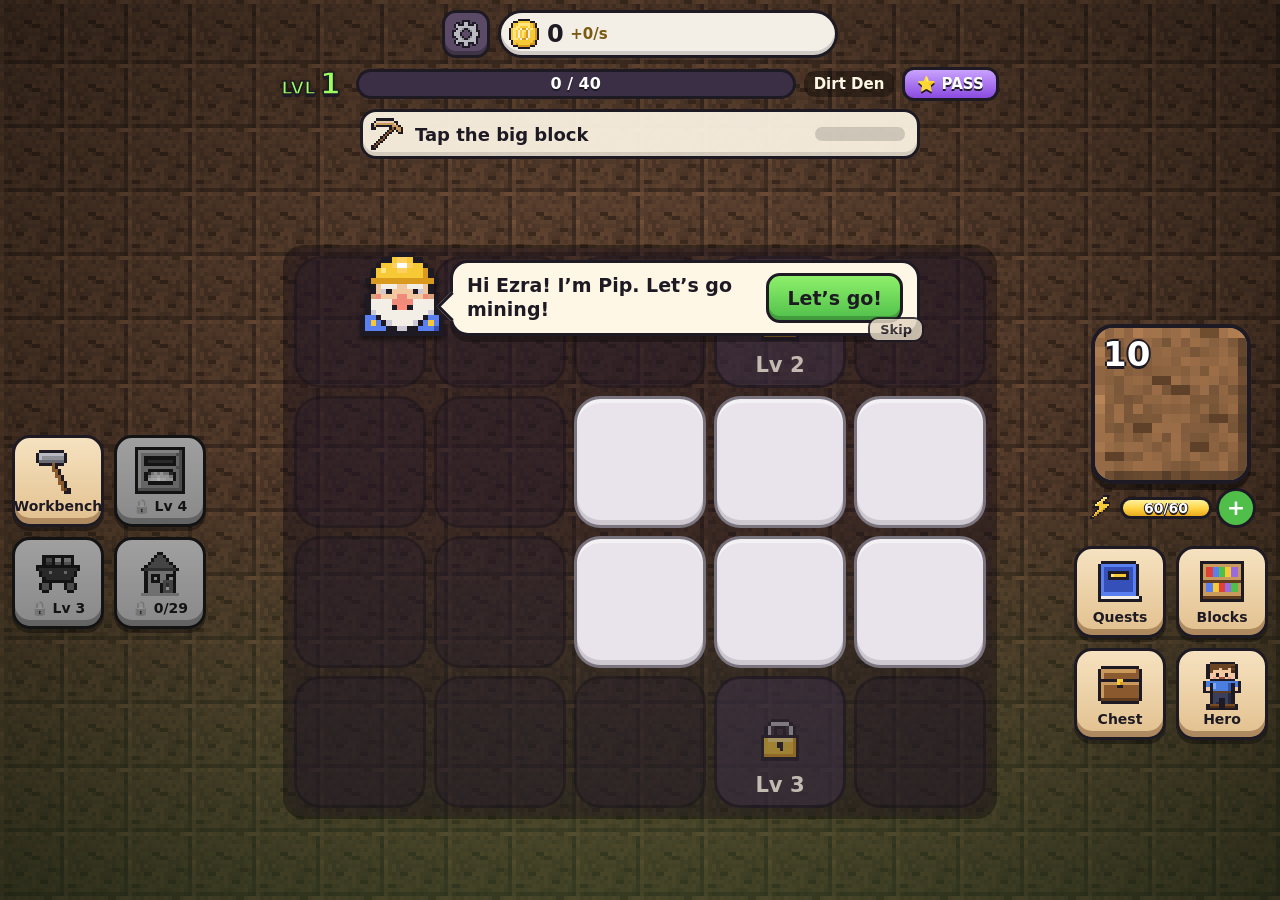
==== commit ef179657: "Ezra's Mine v2: play like the genre game (chests, crafting, hero, monsters, Pip) - Breaking a block " ====
--- a/mine/index.html
+++ b/mine/index.html
@@ -29,7 +29,7 @@
         <div class="pill gold" id="pill-gold"><img alt=""><b id="gold">0</b><small id="gps">+0/s</small></div>
         <div class="pill bricks" id="pill-bricks"><img alt=""><b id="bricks">0</b><span class="plus">+</span></div>
         <div class="pill gems" id="pill-gems"><img alt=""><b id="gems">0</b><span class="plus">+</span></div>
-        <button id="btn-rush" aria-label="Gold Rush"><span class="ring"></span><img alt=""><b>x2</b><small id="rush-time"></small></button>
+        <button id="btn-rush" aria-label="Boosters"><img alt=""><b>BOOST</b><small id="rush-time"></small></button>
       </div>
       <div class="hud-row level-row">
         <div id="lvl-badge"><small>LVL</small><b id="lvl">1</b></div>
@@ -56,6 +56,8 @@
           <img id="mine-crack" alt="">
           <span id="mine-taps"></span>
           <img id="mine-pick" alt="">
+          <img id="mine-monster" alt="">
+          <div id="mine-hp"><i></i><span></span></div>
         </button>
         <div id="energy"><img alt=""><div id="energybar"><i></i><span id="energy-num"></span></div><button id="energy-plus" aria-label="Get energy">+</button></div>
       </div>
@@ -67,6 +69,8 @@
     <div id="fx"></div>
     <div id="drag-ghost"><img alt=""></div>
     <div id="hand">👆</div>
+    <!-- The guide (tutorial speech bubble) -->
+    <div id="guide" class="hidden"><img id="guide-img" alt=""><div class="bubble"><span id="guide-text"></span><button id="guide-ok">OK!</button></div><button id="guide-skip">Skip</button></div>
     <div id="toast"></div>
   </div>
 
--- a/mine/mine.css
+++ b/mine/mine.css
@@ -302,38 +302,27 @@
   font-weight: 900; font-size: 34px; color: #fff;
   text-shadow: 0 3px 0 var(--ink), 2px 0 0 var(--ink), -2px 0 0 var(--ink), 0 -2px 0 var(--ink);
 }
-#spark { display: flex; align-items: center; gap: 4px; width: calc(var(--mine) + 10px); }
-#spark img { width: 30px; height: 30px; flex: 0 0 auto; }
-#sparkbar { flex: 1; height: 18px; border-radius: 9px; border: 3px solid var(--ink); background: #3b2f45; overflow: hidden; }
-#sparkbar i { display: block; height: 100%; width: 0%; background: linear-gradient(#fff2a0, #ffd23f 55%, #e8a81e); transition: width .2s; }
-#spark.full #sparkbar { animation: sparkglow .5s ease-in-out infinite alternate; }
-#spark.full img { animation: wiggle .3s ease-in-out infinite alternate; }
 @keyframes sparkglow { from { box-shadow: 0 0 0 0 rgba(255, 220, 60, .4); } to { box-shadow: 0 0 12px 4px rgba(255, 220, 60, .95); } }
 
-/* Gold Rush jar (earned by merging; replaces any 'watch an ad' boost) */
+/* BOOST button: opens the boosters (bought with gold — never an ad) */
 #btn-rush {
-  position: relative; width: 64px; height: 56px; flex: 0 0 auto;
-  border-radius: 16px; border: 3px solid var(--ink); background: #5b4a66;
-  display: flex; align-items: center; justify-content: center; overflow: hidden;
+  position: relative; width: 74px; height: 56px; flex: 0 0 auto;
+  border-radius: 16px; border: 3px solid var(--ink); background: linear-gradient(#a78bfa, #6d4fd0);
+  display: flex; flex-direction: column; align-items: center; justify-content: center; overflow: hidden;
   box-shadow: inset 0 -4px 0 rgba(0, 0, 0, .3);
 }
-#btn-rush .ring { position: absolute; inset: 0; background: conic-gradient(#ffd23f var(--fill, 0%), rgba(0,0,0,0) 0); opacity: .55; }
-#btn-rush img { position: relative; width: 32px; height: 32px; margin-left: -12px; }
-#btn-rush b { position: absolute; right: 5px; bottom: 3px; font-size: 17px; font-weight: 900; color: #fff; text-shadow: 0 2px 0 var(--ink); }
-#btn-rush small { position: absolute; left: 0; right: 0; top: 1px; text-align: center; font-size: 12px; font-weight: 900; color: #fff; text-shadow: 0 1px 0 var(--ink); }
-#btn-rush.ready { background: linear-gradient(#ffe680, #f6c935); animation: bump 1s ease-in-out infinite; }
-#btn-rush.ready .ring { display: none; }
+#btn-rush img { width: 28px; height: 28px; margin-top: -4px; }
+#btn-rush b { font-size: 14px; font-weight: 900; line-height: 1; color: #fff; text-shadow: 0 2px 0 var(--ink); letter-spacing: .5px; }
+#btn-rush small { display: none; position: absolute; left: 0; right: 0; top: 2px; text-align: center; font-size: 13px; font-weight: 900; color: #fff; text-shadow: 0 1px 0 var(--ink); }
 #btn-rush.active { background: linear-gradient(#fff2a0, #ffd23f); }
+#btn-rush.active small { display: block; }
+#btn-rush.active img { opacity: .35; }
 body.rush #backdrop { filter: brightness(1.25) saturate(1.3) sepia(.25); }
 body.rush #board { box-shadow: 0 0 0 4px #ffd23f, 0 0 24px 6px rgba(255, 210, 63, .6); }
 
-/* Mole helper in the dock */
-.station.mole img { animation: none; }
-.station.mole.dig img { animation: moledig .25s ease-out; }
-@keyframes moledig { 40% { transform: translateY(-14%) rotate(-8deg); } }
 
 #hand {
-  position: fixed; z-index: 45; font-size: 56px; pointer-events: none; display: none;
+  position: fixed; z-index: 58; font-size: 56px; pointer-events: none; display: none;
   filter: drop-shadow(0 4px 2px rgba(0, 0, 0, .4));
 }
 #hand.tap { display: block; animation: handtap .9s ease-in-out infinite; }
@@ -392,7 +381,7 @@
 @keyframes shake { 25% { transform: translate(-3px, 2px); } 50% { transform: translate(3px, -2px); } 75% { transform: translate(-2px, -1px); } }
 
 /* ---------- FX ---------- */
-#fx { position: fixed; inset: 0; pointer-events: none; z-index: 25; overflow: hidden; }
+#fx { position: fixed; inset: 0; pointer-events: none; z-index: 66; overflow: hidden; } /* above panels + cards, below checkout */
 .particle { position: absolute; width: 10px; height: 10px; border-radius: 2px; will-change: transform, opacity; }
 .flycoin { position: absolute; width: 34px; height: 34px; will-change: transform; }
 .floatnum {
@@ -572,9 +561,9 @@
 html.small .pill img { width: 24px; height: 24px; }
 html.small .round { width: 38px; height: 38px; border-width: 2px; }
 html.small .round img { width: 26px; height: 26px; }
-html.small #btn-rush { width: 48px; height: 40px; border-width: 2px; }
-html.small #btn-rush img { width: 24px; height: 24px; }
-html.small #btn-rush b { font-size: 13px; }
+html.small #btn-rush { width: 54px; height: 40px; border-width: 2px; }
+html.small #btn-rush img { width: 20px; height: 20px; }
+html.small #btn-rush b { font-size: 11px; }
 html.small #lvl-badge b { font-size: 22px; }
 html.small #xpbar { height: 24px; }
 html.small #xptext { font-size: 13px; }
@@ -588,8 +577,6 @@
 html.small .station { border-radius: 12px; border-width: 2px; }
 html.small .station span { font-size: 10px; }
 html.small #mine-taps { font-size: 24px; }
-html.small #spark img { width: 22px; height: 22px; }
-html.small #sparkbar { height: 14px; border-width: 2px; }
 html.small #right-col { gap: 8px; }
 html.small .tab, html.small .row .info b { font-size: 17px; }
 
@@ -616,13 +603,14 @@
 #energybar { position: relative; flex: 1; height: 22px; border-radius: 11px; border: 3px solid var(--ink); background: #3b2f45; overflow: hidden; }
 #energybar i { display: block; height: 100%; width: 0%; background: linear-gradient(#fff2a0, #ffd23f 55%, #e8a81e); transition: width .2s; }
 #energy-num { position: absolute; inset: 0; display: flex; align-items: center; justify-content: center; font-weight: 900; font-size: 14px; color: #fff; text-shadow: 0 2px 0 var(--ink), 1px 0 0 var(--ink), -1px 0 0 var(--ink); }
-#energy-plus { width: 30px; height: 30px; border-radius: 50%; border: 3px solid var(--ink); background: #4fbf4a; color: #fff; font-size: 22px; font-weight: 900; line-height: 20px; flex: 0 0 auto; }
+#energy { cursor: pointer; }
+#energy-plus { width: 40px; height: 40px; border-radius: 50%; border: 3px solid var(--ink); background: #4fbf4a; color: #fff; font-size: 22px; font-weight: 900; line-height: 20px; flex: 0 0 auto; }
 #energy.out #energybar { animation: sparkglow .5s ease-in-out infinite alternate; }
 #energy.inf #energybar i { background: linear-gradient(#e6ffd9, #8ef06a); }
 #mine.empty { filter: grayscale(.8) brightness(.75); }
 html.small #energy img { width: 22px; height: 22px; }
 html.small #energybar { height: 18px; border-width: 2px; }
-html.small #energy-plus { width: 24px; height: 24px; font-size: 17px; line-height: 15px; border-width: 2px; }
+html.small #energy-plus { width: 32px; height: 32px; font-size: 18px; line-height: 22px; border-width: 2px; }
 
 .row .price { min-width: 110px; background: linear-gradient(#8ef06a, #4fbf4a); }
 .row.store-row { position: relative; }
@@ -684,3 +672,151 @@
 .tick { width: 84px; height: 84px; border-radius: 50%; background: #4fbf4a; color: #fff; font-size: 54px; font-weight: 900; display: flex; align-items: center; justify-content: center; animation: pop .4s ease-out; }
 .history { font-size: 14px; font-weight: 700; line-height: 1.6; }
 .history div { display: flex; justify-content: space-between; gap: 8px; border-bottom: 1px dashed rgba(0,0,0,.15); }
+
+
+/* ================= v2: chests, monsters, workbench, hero, guide ================= */
+.cell .chest-blk.gold { animation: chestbob .8s ease-in-out infinite; filter: drop-shadow(0 0 8px rgba(255, 215, 80, .9)); }
+.cell .chest-blk::after {
+  content: 'TAP'; position: absolute; left: 50%; bottom: -6%; transform: translateX(-50%);
+  font-size: calc(var(--cell) * .15); font-weight: 900; color: #fff; text-shadow: 0 2px 0 var(--ink); pointer-events: none;
+}
+
+/* A monster in the mine block */
+#mine-monster, #mine-hp { display: none; }
+#mine.monster { background: radial-gradient(circle at 50% 60%, #6b3a5a, #2a1830); }
+#mine.monster #mine-img, #mine.monster #mine-crack, #mine.monster #mine-pick { display: none; }
+#mine.monster #mine-monster { display: block; position: absolute; left: 6%; top: 4%; width: 88%; height: 88%; image-rendering: pixelated; filter: drop-shadow(0 6px 3px rgba(0, 0, 0, .5)); animation: monbob 1.1s ease-in-out infinite; }
+#mine.monster.hit #mine-monster { animation: monhit .18s ease-out; }
+#mine.monster.spawn #mine-monster { animation: monin .45s ease-out; }
+#mine.monster #mine-hp {
+  display: block; position: absolute; left: 6%; right: 6%; bottom: -14px; height: 20px;
+  border-radius: 10px; border: 3px solid var(--ink); background: #3b2f45; overflow: hidden;
+}
+#mine-hp i { display: block; height: 100%; width: 100%; background: linear-gradient(#ff8a7a, #e0403a); transition: width .15s; }
+#mine-hp span { position: absolute; inset: 0; display: flex; align-items: center; justify-content: center; font-size: 12px; font-weight: 900; color: #fff; text-shadow: 0 1px 0 var(--ink); }
+#mine.monster #mine-taps { font-size: 22px; color: #ffe680; }
+@keyframes monbob { 50% { transform: translateY(-5%) scale(1.03, .97); } }
+@keyframes monhit { 0% { transform: translateX(-6%) rotate(-6deg); filter: brightness(2.2); } 100% { transform: none; } }
+@keyframes monin { 0% { transform: scale(.2) translateY(40%); opacity: 0; } 70% { transform: scale(1.12); opacity: 1; } }
+html.small #mine.monster #mine-hp { height: 15px; bottom: -10px; border-width: 2px; }
+.floatnum.dmg { color: #ff6b5e; font-size: 32px; }
+
+/* Draggable items inside panels */
+.tokens { grid-template-columns: repeat(auto-fill, minmax(84px, 1fr)); }
+.token {
+  position: relative; display: flex; flex-direction: column; align-items: center; gap: 2px;
+  padding: 8px 4px 6px; border-radius: 16px; border: 3px solid rgba(30, 26, 36, .35);
+  background: rgba(255, 255, 255, .7); color: var(--ink); font-weight: 800; touch-action: none;
+}
+.token img { width: 52px; height: 52px; pointer-events: none; }
+.token small { font-size: 13px; line-height: 1.1; text-align: center; pointer-events: none; }
+.token .count {
+  position: absolute; top: 3px; right: 5px; min-width: 24px; height: 24px; border-radius: 12px; pointer-events: none;
+  background: var(--ink); color: #fff; font-size: 13px; display: flex; align-items: center; justify-content: center; padding: 0 5px;
+}
+.token:active { transform: scale(.95); }
+
+/* Workbench */
+.bench { display: flex; align-items: center; justify-content: center; gap: 14px; margin: 4px 0 12px; flex-wrap: wrap; }
+.cgrid {
+  display: grid; grid-template-columns: repeat(3, 72px); grid-template-rows: repeat(3, 72px); gap: 6px;
+  padding: 8px; border-radius: 14px; background: #8a5a2e; border: 3px solid var(--ink);
+  box-shadow: inset 0 -4px 0 rgba(0, 0, 0, .25);
+}
+.ccell {
+  border-radius: 8px; border: 3px solid #5a3a1c; background: #c99a5b; padding: 6px;
+  display: flex; align-items: center; justify-content: center; box-shadow: inset 0 3px 0 rgba(0, 0, 0, .18);
+}
+.ccell img { width: 100%; height: 100%; pointer-events: none; }
+.ccell img.ghost, .cresult img.ghost { opacity: .32; filter: grayscale(.4); }
+.ccell.drop-hover, .slot.drop-hover { background: #fff6c9; border-color: #f2b01e; transform: scale(1.06); }
+.carrow { font-size: 40px; font-weight: 900; color: var(--ink); opacity: .7; }
+.cside { display: flex; flex-direction: column; align-items: center; gap: 6px; }
+.cresult {
+  position: relative; width: 96px; height: 96px; border-radius: 14px; border: 3px solid var(--ink); background: #c99a5b;
+  display: flex; align-items: center; justify-content: center; padding: 8px;
+}
+.cresult img { width: 100%; height: 100%; }
+.cresult.ready { background: #fff6c9; animation: matchglow .7s ease-in-out infinite alternate; }
+.cresult .count { position: absolute; right: 4px; bottom: 2px; font-weight: 900; font-size: 18px; color: #fff; text-shadow: 0 2px 0 var(--ink); }
+.cname { font-weight: 900; font-size: 15px; min-height: 18px; text-align: center; }
+.craft-btn { min-width: 132px; }
+.fillrow { display: flex; justify-content: center; margin: -4px 0 10px; }
+.rlist { display: flex; flex-wrap: wrap; gap: 8px; margin-bottom: 12px; }
+.rchip {
+  display: flex; align-items: center; gap: 6px; padding: 5px 10px 5px 5px; border-radius: 14px;
+  border: 3px solid rgba(30, 26, 36, .3); background: rgba(255, 255, 255, .55); color: var(--ink); font-weight: 800;
+}
+.rchip img { width: 34px; height: 34px; }
+.rchip small { font-size: 14px; }
+.rchip.can { border-color: #4fbf4a; }
+.rchip.on { background: #fff6c9; border-color: #f2b01e; }
+html.small .cgrid { grid-template-columns: repeat(3, 54px); grid-template-rows: repeat(3, 54px); gap: 4px; padding: 6px; }
+html.small .cresult { width: 74px; height: 74px; }
+html.small .carrow { font-size: 28px; }
+
+/* Hero */
+.hero-wrap { display: flex; align-items: center; justify-content: center; gap: 12px; margin-bottom: 10px; }
+.slots { display: flex; flex-direction: column; gap: 8px; }
+.slot {
+  position: relative; width: 70px; height: 70px; border-radius: 14px; border: 3px solid var(--ink);
+  background: #6b5a7a; display: flex; align-items: center; justify-content: center; padding: 6px;
+  box-shadow: inset 0 3px 0 rgba(0, 0, 0, .3);
+}
+.slot.full { background: #fff6c9; }
+.slot img { width: 100%; height: 100%; pointer-events: none; }
+.slot small { position: absolute; bottom: -2px; left: 0; right: 0; text-align: center; font-size: 10px; font-weight: 900; color: #fff; text-shadow: 0 1px 0 var(--ink); pointer-events: none; }
+.slot .empty-slot { width: 60%; height: 60%; border-radius: 8px; border: 3px dashed rgba(255, 255, 255, .35); }
+.avatar { width: 180px; height: 220px; border-radius: 18px; background: radial-gradient(circle at 50% 40%, #fff6c9, #c99a5b); border: 3px solid var(--ink); display: flex; align-items: center; justify-content: center; }
+.avatar img { width: 92%; height: 92%; object-fit: contain; image-rendering: pixelated; }
+.hero-stats { display: flex; justify-content: center; gap: 10px; flex-wrap: wrap; margin-bottom: 8px; }
+.hero-stats span { padding: 6px 12px; border-radius: 12px; background: rgba(255, 255, 255, .7); border: 2px solid rgba(30, 26, 36, .3); font-weight: 900; font-size: 16px; }
+html.small .slot { width: 54px; height: 54px; }
+html.small .avatar { width: 120px; height: 150px; }
+.bar.big { height: 22px; border-radius: 11px; margin: 4px 0 6px; }
+.bar.big i { border-radius: 11px; }
+.row.melting .left { font-weight: 900; }
+
+/* The guide: Pip + a speech bubble (out of the way of what he needs to tap) */
+#guide {
+  position: fixed; left: 50%; transform: translateX(-50%); z-index: 57; pointer-events: none;
+  width: min(560px, calc(100vw - 20px)); display: flex; align-items: flex-end; gap: 6px;
+  top: calc(env(safe-area-inset-top) + 8px); animation: guidein .3s ease-out;
+}
+#guide.low { top: auto; bottom: calc(env(safe-area-inset-bottom) + 10px); }
+#guide-img { width: 84px; height: 84px; flex: 0 0 auto; image-rendering: pixelated; filter: drop-shadow(0 4px 2px rgba(0, 0, 0, .45)); animation: monbob 1.6s ease-in-out infinite; }
+#guide .bubble {
+  position: relative; flex: 1; min-width: 0; display: flex; align-items: center; gap: 10px; flex-wrap: wrap;
+  padding: 10px 14px; border-radius: 18px; border: 3px solid var(--ink); background: var(--cream); color: var(--ink);
+  box-shadow: 0 6px 0 rgba(0, 0, 0, .3); font-weight: 900; font-size: 19px; line-height: 1.25;
+}
+#guide .bubble::before {
+  content: ''; position: absolute; left: -12px; bottom: 16px; width: 18px; height: 18px; background: var(--cream);
+  border-left: 3px solid var(--ink); border-bottom: 3px solid var(--ink); transform: rotate(45deg);
+}
+#guide-text { flex: 1 1 200px; }
+#guide-ok {
+  pointer-events: auto; height: 50px; padding: 0 18px; border-radius: 14px; border: 3px solid var(--ink);
+  background: linear-gradient(#8ef06a, #4fbf4a); color: var(--ink); font-size: 19px; font-weight: 900;
+  box-shadow: inset 0 -4px 0 rgba(0, 0, 0, .2); animation: bump 1.2s ease-in-out infinite;
+}
+#guide-skip {
+  pointer-events: auto; position: absolute; right: 2px; top: -12px; padding: 3px 10px; border-radius: 10px;
+  border: 2px solid var(--ink); background: #e2d6c2; color: var(--ink); font-size: 13px; font-weight: 900; opacity: .85;
+}
+#guide.low #guide-skip { top: auto; bottom: -6px; right: -4px; }
+#guide.talk { top: 28%; }
+#guide.talk.low { top: 28%; bottom: auto; }
+@keyframes guidein { from { opacity: 0; transform: translateX(-50%) translateY(10px); } }
+html.small #guide-img { width: 58px; height: 58px; }
+html.small #guide .bubble { font-size: 16px; padding: 8px 10px; }
+html.small #guide-ok { height: 42px; font-size: 16px; }
+
+/* small screens: roomier rows, text that fits */
+html.small #hint { white-space: normal; max-width: calc(100vw - 24px); text-align: center; font-size: 15px; }
+html.small #energy-num { font-size: 10px; }
+html.small .buy { min-width: 84px; height: 48px; font-size: 17px; padding: 0 10px; }
+html.small .buy img { width: 24px; height: 24px; }
+html.small .row { gap: 8px; padding: 8px; }
+html.small .row > img { width: 46px; height: 46px; }
+html.small .row .info small { font-size: 13px; }
